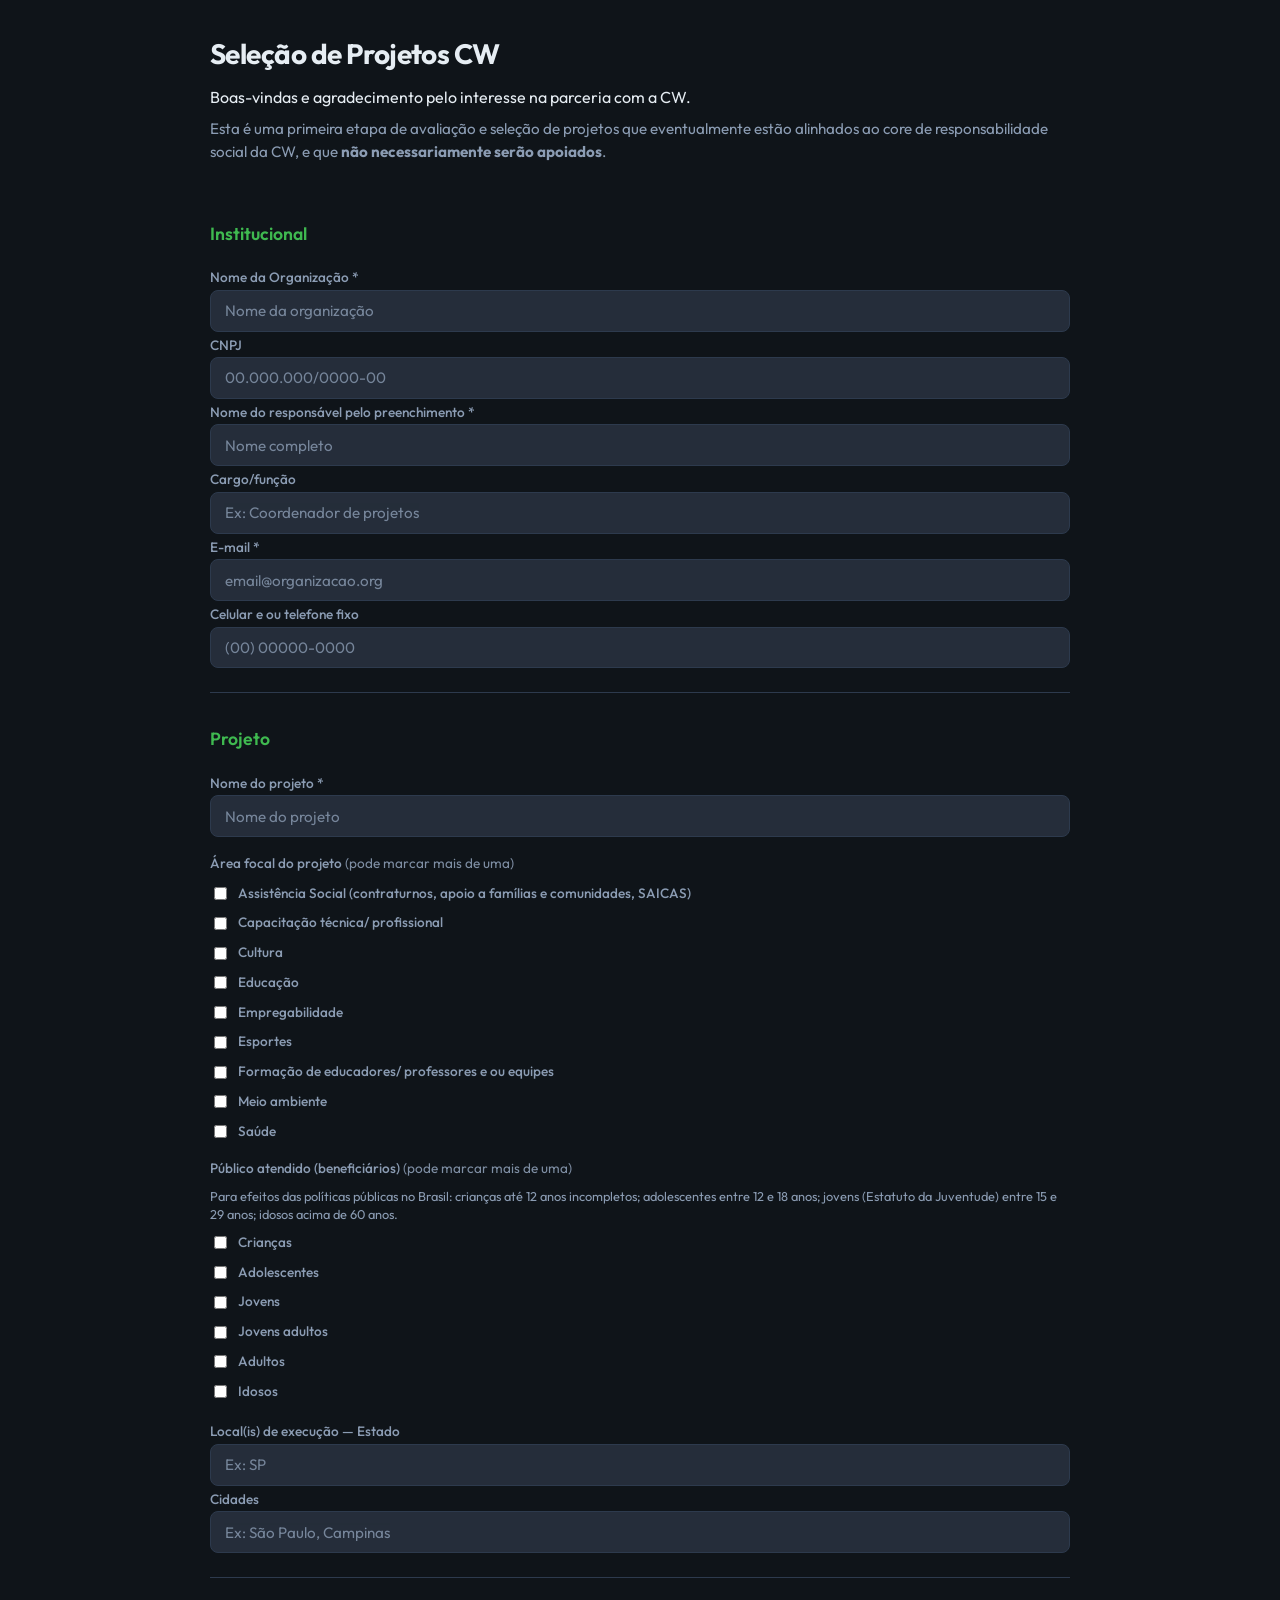
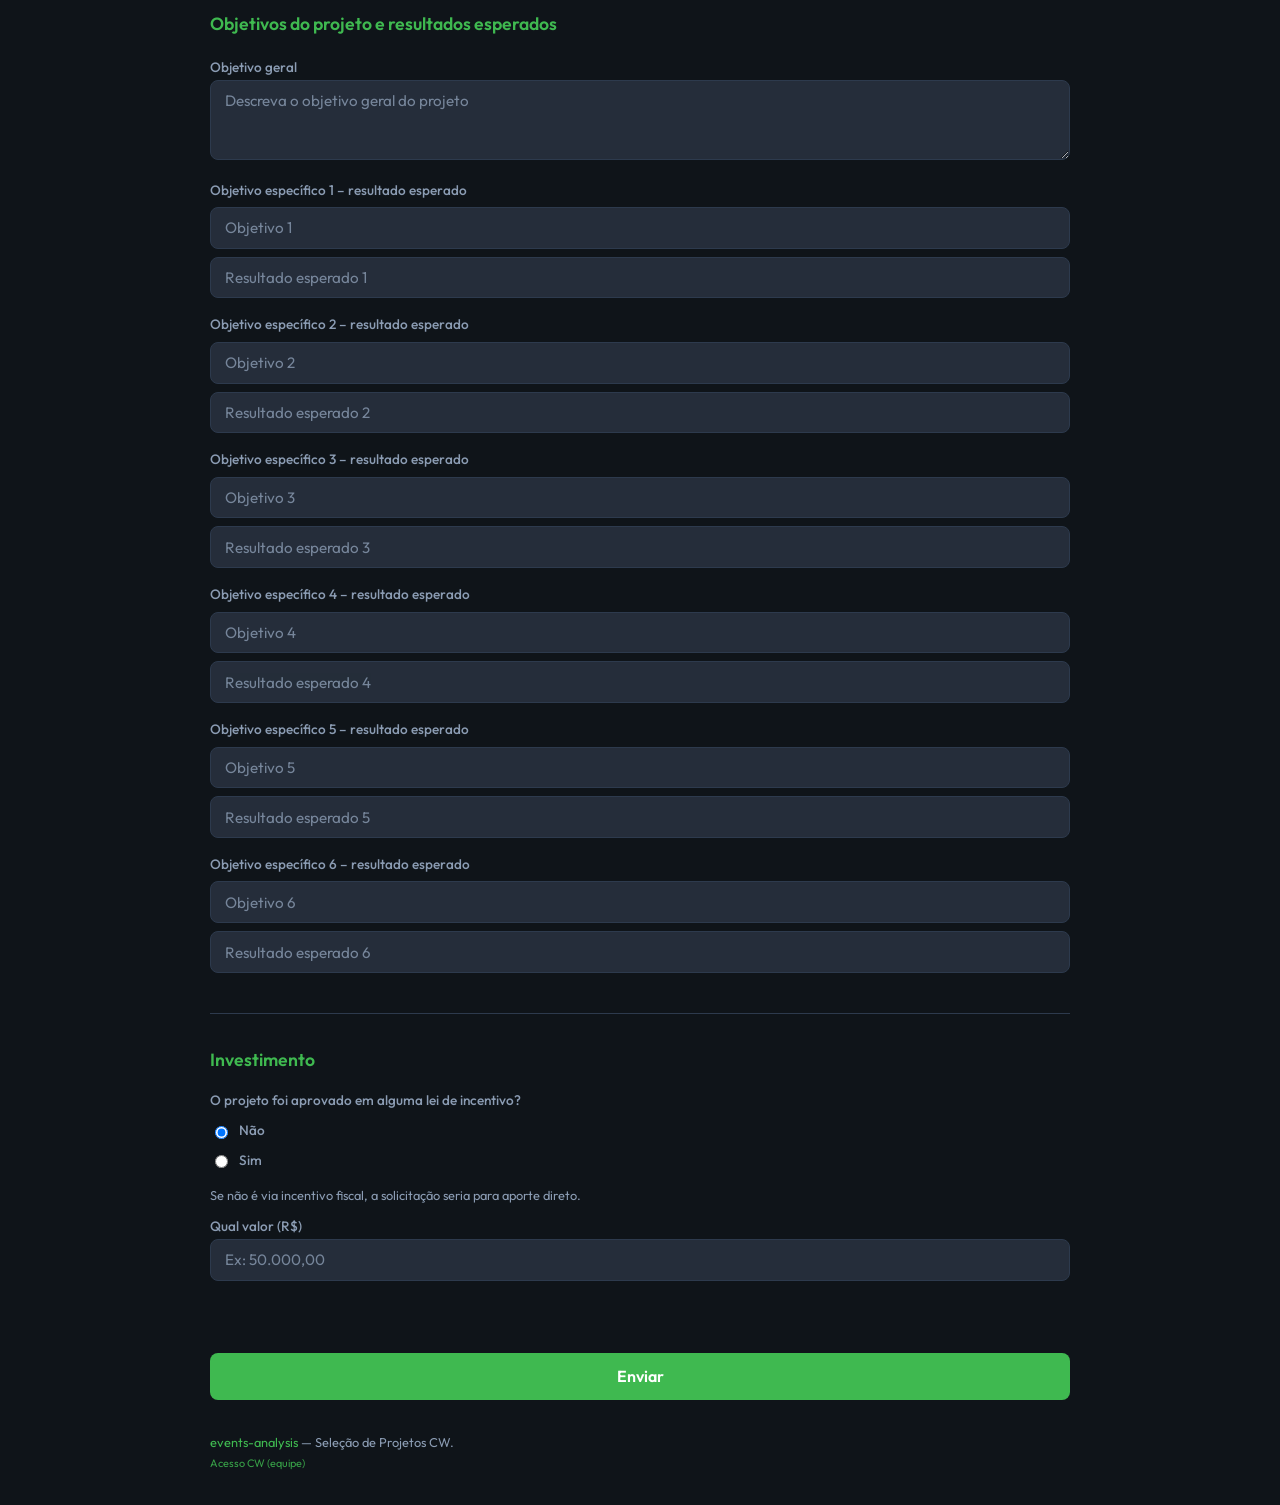
==== static/index.html @ a6c1aec4 "Site proponente CW: formulário Seleção de Projetos, login CW, área de análises - Formulário completo" ====
<!DOCTYPE html>
<html lang="pt-BR">
<head>
  <meta charset="UTF-8" />
  <meta name="viewport" content="width=device-width, initial-scale=1" />
  <title>Seleção de Projetos CW — Events Analysis</title>
  <link rel="preconnect" href="https://fonts.googleapis.com" />
  <link rel="preconnect" href="https://fonts.gstatic.com" crossorigin />
  <link href="https://fonts.googleapis.com/css2?family=Outfit:wght@400;500;600;700&family=JetBrains+Mono:wght@400;500&display=swap" rel="stylesheet" />
  <link rel="stylesheet" href="/static/style.css" />
</head>
<body>
  <div class="layout layout-wide">
    <header class="header">
      <h1>Seleção de Projetos CW</h1>
      <div class="welcome-block">
        <p class="welcome-text">Boas-vindas e agradecimento pelo interesse na parceria com a CW.</p>
        <p class="explain-text">Esta é uma primeira etapa de avaliação e seleção de projetos que eventualmente estão alinhados ao core de responsabilidade social da CW, e que <strong>não necessariamente serão apoiados</strong>.</p>
      </div>
    </header>

    <main class="main">
      <form id="form-projeto-cw" class="form form-projeto-cw">
        <section class="form-section-block">
          <h2>Institucional</h2>
          <label for="nome_organizacao">Nome da Organização *</label>
          <input type="text" id="nome_organizacao" name="nome_organizacao" required placeholder="Nome da organização" />
          <label for="cnpj">CNPJ</label>
          <input type="text" id="cnpj" name="cnpj" placeholder="00.000.000/0000-00" />
          <label for="nome_responsavel">Nome do responsável pelo preenchimento *</label>
          <input type="text" id="nome_responsavel" name="nome_responsavel" required placeholder="Nome completo" />
          <label for="cargo_funcao">Cargo/função</label>
          <input type="text" id="cargo_funcao" name="cargo_funcao" placeholder="Ex: Coordenador de projetos" />
          <label for="email">E-mail *</label>
          <input type="email" id="email" name="email" required placeholder="email@organizacao.org" />
          <label for="celular_telefone">Celular e ou telefone fixo</label>
          <input type="text" id="celular_telefone" name="celular_telefone" placeholder="(00) 00000-0000" />
        </section>

        <section class="form-section-block">
          <h2>Projeto</h2>
          <label for="nome_projeto">Nome do projeto *</label>
          <input type="text" id="nome_projeto" name="nome_projeto" required placeholder="Nome do projeto" />
          <p class="label-block">Área focal do projeto <span class="hint">(pode marcar mais de uma)</span></p>
          <div class="checkbox-group" id="area_focal">
            <label class="checkbox-label"><input type="checkbox" name="area_focal" value="Assistência Social (contraturnos, apoio a famílias e comunidades, SAICAS)" /> Assistência Social (contraturnos, apoio a famílias e comunidades, SAICAS)</label>
            <label class="checkbox-label"><input type="checkbox" name="area_focal" value="Capacitação técnica/ profissional" /> Capacitação técnica/ profissional</label>
            <label class="checkbox-label"><input type="checkbox" name="area_focal" value="Cultura" /> Cultura</label>
            <label class="checkbox-label"><input type="checkbox" name="area_focal" value="Educação" /> Educação</label>
            <label class="checkbox-label"><input type="checkbox" name="area_focal" value="Empregabilidade" /> Empregabilidade</label>
            <label class="checkbox-label"><input type="checkbox" name="area_focal" value="Esportes" /> Esportes</label>
            <label class="checkbox-label"><input type="checkbox" name="area_focal" value="Formação de educadores/ professores e ou equipes" /> Formação de educadores/ professores e ou equipes</label>
            <label class="checkbox-label"><input type="checkbox" name="area_focal" value="Meio ambiente" /> Meio ambiente</label>
            <label class="checkbox-label"><input type="checkbox" name="area_focal" value="Saúde" /> Saúde</label>
          </div>
          <p class="label-block">Público atendido (beneficiários) <span class="hint">(pode marcar mais de uma)</span></p>
          <p class="hint-small">Para efeitos das políticas públicas no Brasil: crianças até 12 anos incompletos; adolescentes entre 12 e 18 anos; jovens (Estatuto da Juventude) entre 15 e 29 anos; idosos acima de 60 anos.</p>
          <div class="checkbox-group" id="publico_atendido">
            <label class="checkbox-label"><input type="checkbox" name="publico_atendido" value="Crianças" /> Crianças</label>
            <label class="checkbox-label"><input type="checkbox" name="publico_atendido" value="Adolescentes" /> Adolescentes</label>
            <label class="checkbox-label"><input type="checkbox" name="publico_atendido" value="Jovens" /> Jovens</label>
            <label class="checkbox-label"><input type="checkbox" name="publico_atendido" value="Jovens adultos" /> Jovens adultos</label>
            <label class="checkbox-label"><input type="checkbox" name="publico_atendido" value="Adultos" /> Adultos</label>
            <label class="checkbox-label"><input type="checkbox" name="publico_atendido" value="Idosos" /> Idosos</label>
          </div>
          <label for="local_estado">Local(is) de execução — Estado</label>
          <input type="text" id="local_estado" name="local_estado" placeholder="Ex: SP" />
          <label for="local_cidades">Cidades</label>
          <input type="text" id="local_cidades" name="local_cidades" placeholder="Ex: São Paulo, Campinas" />
        </section>

        <section class="form-section-block">
          <h2>Objetivos do projeto e resultados esperados</h2>
          <label for="objetivo_geral">Objetivo geral</label>
          <textarea id="objetivo_geral" name="objetivo_geral" rows="3" placeholder="Descreva o objetivo geral do projeto"></textarea>
          <div class="objetivo-par">
            <label>Objetivo específico 1 – resultado esperado</label>
            <input type="text" id="objetivo_1" name="objetivo_1" placeholder="Objetivo 1" />
            <input type="text" id="resultado_1" name="resultado_1" placeholder="Resultado esperado 1" />
          </div>
          <div class="objetivo-par">
            <label>Objetivo específico 2 – resultado esperado</label>
            <input type="text" id="objetivo_2" name="objetivo_2" placeholder="Objetivo 2" />
            <input type="text" id="resultado_2" name="resultado_2" placeholder="Resultado esperado 2" />
          </div>
          <div class="objetivo-par">
            <label>Objetivo específico 3 – resultado esperado</label>
            <input type="text" id="objetivo_3" name="objetivo_3" placeholder="Objetivo 3" />
            <input type="text" id="resultado_3" name="resultado_3" placeholder="Resultado esperado 3" />
          </div>
          <div class="objetivo-par">
            <label>Objetivo específico 4 – resultado esperado</label>
            <input type="text" id="objetivo_4" name="objetivo_4" placeholder="Objetivo 4" />
            <input type="text" id="resultado_4" name="resultado_4" placeholder="Resultado esperado 4" />
          </div>
          <div class="objetivo-par">
            <label>Objetivo específico 5 – resultado esperado</label>
            <input type="text" id="objetivo_5" name="objetivo_5" placeholder="Objetivo 5" />
            <input type="text" id="resultado_5" name="resultado_5" placeholder="Resultado esperado 5" />
          </div>
          <div class="objetivo-par">
            <label>Objetivo específico 6 – resultado esperado</label>
            <input type="text" id="objetivo_6" name="objetivo_6" placeholder="Objetivo 6" />
            <input type="text" id="resultado_6" name="resultado_6" placeholder="Resultado esperado 6" />
          </div>
        </section>

        <section class="form-section-block">
          <h2>Investimento</h2>
          <p class="label-block">O projeto foi aprovado em alguma lei de incentivo?</p>
          <div class="radio-group">
            <label class="radio-label"><input type="radio" name="lei_incentivo" value="nao" checked /> Não</label>
            <label class="radio-label"><input type="radio" name="lei_incentivo" value="sim" /> Sim</label>
          </div>
          <div id="bloco-valor-direto" class="conditional-block">
            <p class="hint-small">Se não é via incentivo fiscal, a solicitação seria para aporte direto.</p>
            <label for="valor_direto">Qual valor (R$)</label>
            <input type="text" id="valor_direto" name="valor_direto" placeholder="Ex: 50.000,00" />
          </div>
          <div id="bloco-lei-incentivo" class="conditional-block" hidden>
            <p class="label-block">Se sim, qual(is):</p>
            <div class="checkbox-group" id="leis">
              <label class="checkbox-label"><input type="checkbox" name="leis" value="Criança e Adolescente" /> Criança e Adolescente</label>
              <label class="checkbox-label"><input type="checkbox" name="leis" value="Cultura (Rouanet)" /> Cultura (Rouanet)</label>
              <label class="checkbox-label"><input type="checkbox" name="leis" value="Esportes" /> Esportes</label>
              <label class="checkbox-label"><input type="checkbox" name="leis" value="Idosos" /> Idosos</label>
              <label class="checkbox-label"><input type="checkbox" name="leis" value="ProAc" /> ProAc</label>
              <label class="checkbox-label"><input type="checkbox" name="leis" value="PROMAC" /> PROMAC</label>
              <label class="checkbox-label"><input type="checkbox" name="leis" value="Pronas" /> Pronas</label>
              <label class="checkbox-label"><input type="checkbox" name="leis" value="Pronon" /> Pronon</label>
            </div>
            <label for="valor_total_captacao">Valor total estipulado pela autorização de captação (R$)</label>
            <input type="text" id="valor_total_captacao" name="valor_total_captacao" placeholder="Ex: 100.000,00" />
            <label for="data_limite_captacao">Data limite para captação</label>
            <input type="date" id="data_limite_captacao" name="data_limite_captacao" />
            <label for="certificado_file">Certificado de Autorização para Captação (CAC) ou Diário Oficial</label>
            <input type="file" id="certificado_file" name="certificado_file" accept=".pdf,.jpg,.jpeg,.png" />
          </div>
        </section>

        <button type="submit" class="btn-submit" id="btn-submit">Enviar</button>
      </form>

      <div id="sucesso" class="card success-card" hidden>
        <h2>Dados recebidos</h2>
        <p class="success-message" id="sucesso-mensagem">Seus dados foram recebidos. Nossa equipe verificará e entrará em contato se necessário.</p>
        <button type="button" class="btn-secondary" id="btn-outro">Enviar outro</button>
      </div>

      <div id="erro" class="card error-card" hidden>
        <p class="error-message" id="erro-mensagem"></p>
        <button type="button" class="btn-secondary" id="btn-fechar-erro">Fechar</button>
      </div>
    </main>

    <footer class="footer">
      <a href="https://github.com/yaskobayashi/events-analysis">events-analysis</a> — Seleção de Projetos CW.
      <br /><a href="/login" class="footer-cw">Acesso CW (equipe)</a>
    </footer>
  </div>
  <script src="/static/app.js"></script>
</body>
</html>
---- static/style.css ----
:root {
  --bg: #0f1419;
  --bg-card: #1a2332;
  --bg-input: #252d3a;
  --border: #2d3a4d;
  --text: #e6edf3;
  --text-muted: #8b9cb3;
  --accent: #3fb950;
  --accent-dim: #238636;
  --score-high: #3fb950;
  --score-mid: #d29922;
  --score-low: #f85149;
  --font: "Outfit", system-ui, sans-serif;
  --font-mono: "JetBrains Mono", monospace;
  --radius: 12px;
  --shadow: 0 8px 32px rgba(0, 0, 0, 0.4);
}

*,
*::before,
*::after {
  box-sizing: border-box;
}

body {
  margin: 0;
  min-height: 100vh;
  background: var(--bg);
  color: var(--text);
  font-family: var(--font);
  font-size: 16px;
  line-height: 1.6;
}

.layout {
  max-width: 560px;
  margin: 0 auto;
  padding: 2rem 1.25rem;
  min-height: 100vh;
  display: flex;
  flex-direction: column;
}

.header {
  margin-bottom: 2rem;
}

.header h1 {
  font-size: 1.75rem;
  font-weight: 700;
  letter-spacing: -0.02em;
  margin: 0 0 0.5rem 0;
  color: var(--text);
}

.tagline {
  margin: 0;
  color: var(--text-muted);
  font-size: 0.95rem;
}

.main {
  flex: 1;
}

.card {
  background: var(--bg-card);
  border: 1px solid var(--border);
  border-radius: var(--radius);
  padding: 1.5rem;
  margin-bottom: 1.5rem;
  box-shadow: var(--shadow);
}

.form-card .tabs {
  display: flex;
  gap: 0.25rem;
  margin-bottom: 1.5rem;
}

.tab {
  flex: 1;
  padding: 0.65rem 1rem;
  border: 1px solid var(--border);
  background: var(--bg-input);
  color: var(--text-muted);
  font-family: var(--font);
  font-size: 0.9rem;
  font-weight: 500;
  border-radius: 8px;
  cursor: pointer;
  transition: background 0.2s, color 0.2s, border-color 0.2s;
}

.tab:hover {
  color: var(--text);
  border-color: #3d4d66;
}

.tab.active {
  background: var(--accent-dim);
  color: #fff;
  border-color: var(--accent);
}

.form-section {
  display: flex;
  flex-direction: column;
  gap: 0.85rem;
}

.form-section[hidden] {
  display: none;
}

.form label {
  font-size: 0.85rem;
  font-weight: 500;
  color: var(--text-muted);
}

.form input,
.form select,
.form textarea {
  width: 100%;
  padding: 0.65rem 0.85rem;
  background: var(--bg-input);
  border: 1px solid var(--border);
  border-radius: 8px;
  color: var(--text);
  font-family: var(--font);
  font-size: 0.95rem;
  transition: border-color 0.2s;
}

.form input::placeholder,
.form textarea::placeholder {
  color: var(--text-muted);
  opacity: 0.8;
}

.form input:focus,
.form select:focus,
.form textarea:focus {
  outline: none;
  border-color: var(--accent);
}

.form textarea {
  resize: vertical;
  min-height: 80px;
}

/* Formulário Projeto CW */
.welcome-block {
  margin-bottom: 1.5rem;
}

.welcome-text {
  font-size: 1rem;
  color: var(--text);
  margin: 0 0 0.5rem 0;
}

.explain-text {
  font-size: 0.95rem;
  color: var(--text-muted);
  margin: 0;
  line-height: 1.5;
}

.form-section-block {
  margin-bottom: 2rem;
  padding-bottom: 1.5rem;
  border-bottom: 1px solid var(--border);
}

.form-section-block:last-of-type {
  border-bottom: none;
}

.form-section-block h2 {
  font-size: 1.1rem;
  font-weight: 600;
  margin: 0 0 1rem 0;
  color: var(--accent);
}

.label-block {
  font-size: 0.85rem;
  font-weight: 500;
  color: var(--text-muted);
  margin: 1rem 0 0.5rem 0;
}

.label-block:first-child {
  margin-top: 0;
}

.hint {
  font-weight: 400;
  opacity: 0.9;
}

.hint-small {
  font-size: 0.8rem;
  color: var(--text-muted);
  margin: 0 0 0.5rem 0;
  line-height: 1.4;
}

.checkbox-group,
.radio-group {
  display: flex;
  flex-direction: column;
  gap: 0.5rem;
  margin: 0.5rem 0 1rem 0;
}

.checkbox-label,
.radio-label {
  display: flex;
  align-items: center;
  gap: 0.5rem;
  font-size: 0.9rem;
  color: var(--text);
  cursor: pointer;
}

.checkbox-label input,
.radio-label input {
  width: auto;
  flex-shrink: 0;
}

.conditional-block {
  margin-top: 1rem;
}

.objetivo-par {
  margin-bottom: 1rem;
}

.objetivo-par label {
  display: block;
  margin-bottom: 0.35rem;
}

.objetivo-par input {
  margin-bottom: 0.5rem;
}

.objetivo-par input:last-of-type {
  margin-bottom: 0;
}

.form-projeto-cw .form-section-block label:not(.checkbox-label):not(.radio-label) {
  margin-top: 0.75rem;
}

.form-projeto-cw .form-section-block label:first-of-type {
  margin-top: 0;
}

input[type="file"] {
  padding: 0.5rem 0;
  font-size: 0.9rem;
}

.btn-submit {
  margin-top: 1rem;
  width: 100%;
  padding: 0.85rem 1.25rem;
  background: var(--accent);
  color: #fff;
  border: none;
  border-radius: 8px;
  font-family: var(--font);
  font-size: 1rem;
  font-weight: 600;
  cursor: pointer;
  transition: background 0.2s, transform 0.1s;
}

.btn-submit:hover {
  background: #46c758;
}

.btn-submit:active {
  transform: scale(0.99);
}

.btn-submit:disabled {
  opacity: 0.6;
  cursor: not-allowed;
}

/* Sucesso (proponente) */
.success-card {
  border-color: var(--accent);
  background: rgba(63, 185, 80, 0.06);
}

.success-card h2 {
  font-size: 1.15rem;
  font-weight: 600;
  margin: 0 0 0.75rem 0;
  color: var(--text);
}

.success-message {
  margin: 0 0 1rem 0;
  color: var(--text);
  font-size: 0.95rem;
  line-height: 1.6;
}

/* Resultado (área CW) */
.result-card h2 {
  font-size: 1.15rem;
  font-weight: 600;
  margin: 0 0 1rem 0;
  color: var(--text);
}

.score-wrap {
  display: flex;
  align-items: baseline;
  flex-wrap: wrap;
  gap: 0.35rem;
  margin-bottom: 1.25rem;
}

.score-label {
  font-size: 0.9rem;
  color: var(--text-muted);
  width: 100%;
}

.score-value {
  font-family: var(--font-mono);
  font-size: 2.25rem;
  font-weight: 600;
}

.score-value.alta { color: var(--score-high); }
.score-value.media { color: var(--score-mid); }
.score-value.baixa { color: var(--score-low); }

.score-max {
  font-size: 1.25rem;
  color: var(--text-muted);
}

.resumo-ai {
  background: var(--bg-input);
  border: 1px solid var(--border);
  border-radius: 8px;
  padding: 1rem 1.1rem;
  font-size: 0.9rem;
  line-height: 1.6;
  color: var(--text);
  margin-bottom: 1rem;
}

.analise-detalhes {
  margin-bottom: 1rem;
}

.analise-detalhes summary {
  font-size: 0.85rem;
  color: var(--text-muted);
  cursor: pointer;
  user-select: none;
}

.analise-detalhes pre {
  margin: 0.75rem 0 0 0;
  padding: 1rem;
  background: var(--bg);
  border-radius: 8px;
  font-family: var(--font-mono);
  font-size: 0.75rem;
  overflow-x: auto;
  color: var(--text-muted);
  white-space: pre-wrap;
  word-break: break-word;
}

.btn-secondary {
  padding: 0.5rem 1rem;
  background: transparent;
  color: var(--text-muted);
  border: 1px solid var(--border);
  border-radius: 8px;
  font-family: var(--font);
  font-size: 0.9rem;
  cursor: pointer;
  transition: color 0.2s, border-color 0.2s;
}

.btn-secondary:hover {
  color: var(--text);
  border-color: var(--text-muted);
}

/* Erro */
.error-card {
  border-color: var(--score-low);
  background: rgba(248, 81, 73, 0.06);
}

.error-message {
  margin: 0 0 1rem 0;
  color: #f85149;
  font-size: 0.9rem;
}

.footer {
  margin-top: auto;
  padding-top: 2rem;
  font-size: 0.8rem;
  color: var(--text-muted);
}

.footer a {
  color: var(--accent);
  text-decoration: none;
}

.footer a:hover {
  text-decoration: underline;
}

.footer-cw {
  font-size: 0.85em;
  opacity: 0.85;
}

/* Login e área CW */
.layout-wide {
  max-width: 900px;
}

.login-card {
  max-width: 360px;
  margin: 0 auto 1.5rem;
}

.login-card h2 {
  font-size: 1.15rem;
  margin: 0 0 1.25rem 0;
}

.login-card .form label {
  display: block;
  margin-bottom: 0.25rem;
}

.login-card .btn-submit {
  margin-top: 1.25rem;
}

.login-link {
  text-align: center;
  margin-top: 1rem;
  font-size: 0.9rem;
  color: var(--text-muted);
}

.login-link a {
  color: var(--accent);
  text-decoration: none;
}

.login-link a:hover {
  text-decoration: underline;
}

/* Lista de análises (CW) */
.cw-header {
  display: flex;
  justify-content: space-between;
  align-items: center;
  flex-wrap: wrap;
  gap: 1rem;
  margin-bottom: 1.5rem;
}

.cw-header h1 {
  margin: 0;
  font-size: 1.35rem;
}

.cw-actions {
  display: flex;
  gap: 0.5rem;
  align-items: center;
}

.submissions-list {
  display: flex;
  flex-direction: column;
  gap: 1rem;
}

.submission-item {
  background: var(--bg-card);
  border: 1px solid var(--border);
  border-radius: var(--radius);
  padding: 1.25rem;
}

.submission-item h3 {
  font-size: 1rem;
  margin: 0 0 0.5rem 0;
  color: var(--text);
}

.submission-meta {
  font-size: 0.8rem;
  color: var(--text-muted);
  margin-bottom: 0.75rem;
}

.submission-score {
  font-family: var(--font-mono);
  font-weight: 600;
  font-size: 1.1rem;
  margin-bottom: 0.5rem;
}

.submission-score.alta { color: var(--score-high); }
.submission-score.media { color: var(--score-mid); }
.submission-score.baixa { color: var(--score-low); }

.submission-resumo {
  font-size: 0.9rem;
  line-height: 1.5;
  color: var(--text-muted);
  margin-top: 0.5rem;
}

.submission-empty {
  text-align: center;
  color: var(--text-muted);
  padding: 2rem;
}

.tipo-badge {
  font-size: 0.75rem;
  font-weight: 500;
  color: var(--text-muted);
  background: var(--bg-input);
  padding: 0.2rem 0.5rem;
  border-radius: 4px;
  margin-left: 0.5rem;
}

.submission-details {
  margin-top: 1rem;
}

.submission-details summary {
  font-size: 0.9rem;
  color: var(--accent);
  cursor: pointer;
  user-select: none;
}

.detail-section {
  margin-top: 1rem;
  padding-top: 0.75rem;
  border-top: 1px solid var(--border);
}

.detail-section h4 {
  font-size: 0.85rem;
  font-weight: 600;
  color: var(--text-muted);
  margin: 0 0 0.5rem 0;
}

.detail-row {
  font-size: 0.85rem;
  margin-bottom: 0.35rem;
  display: flex;
  flex-wrap: wrap;
  gap: 0.5rem;
}

.detail-key {
  color: var(--text-muted);
  min-width: 140px;
}

.detail-val {
  color: var(--text);
  flex: 1;
}
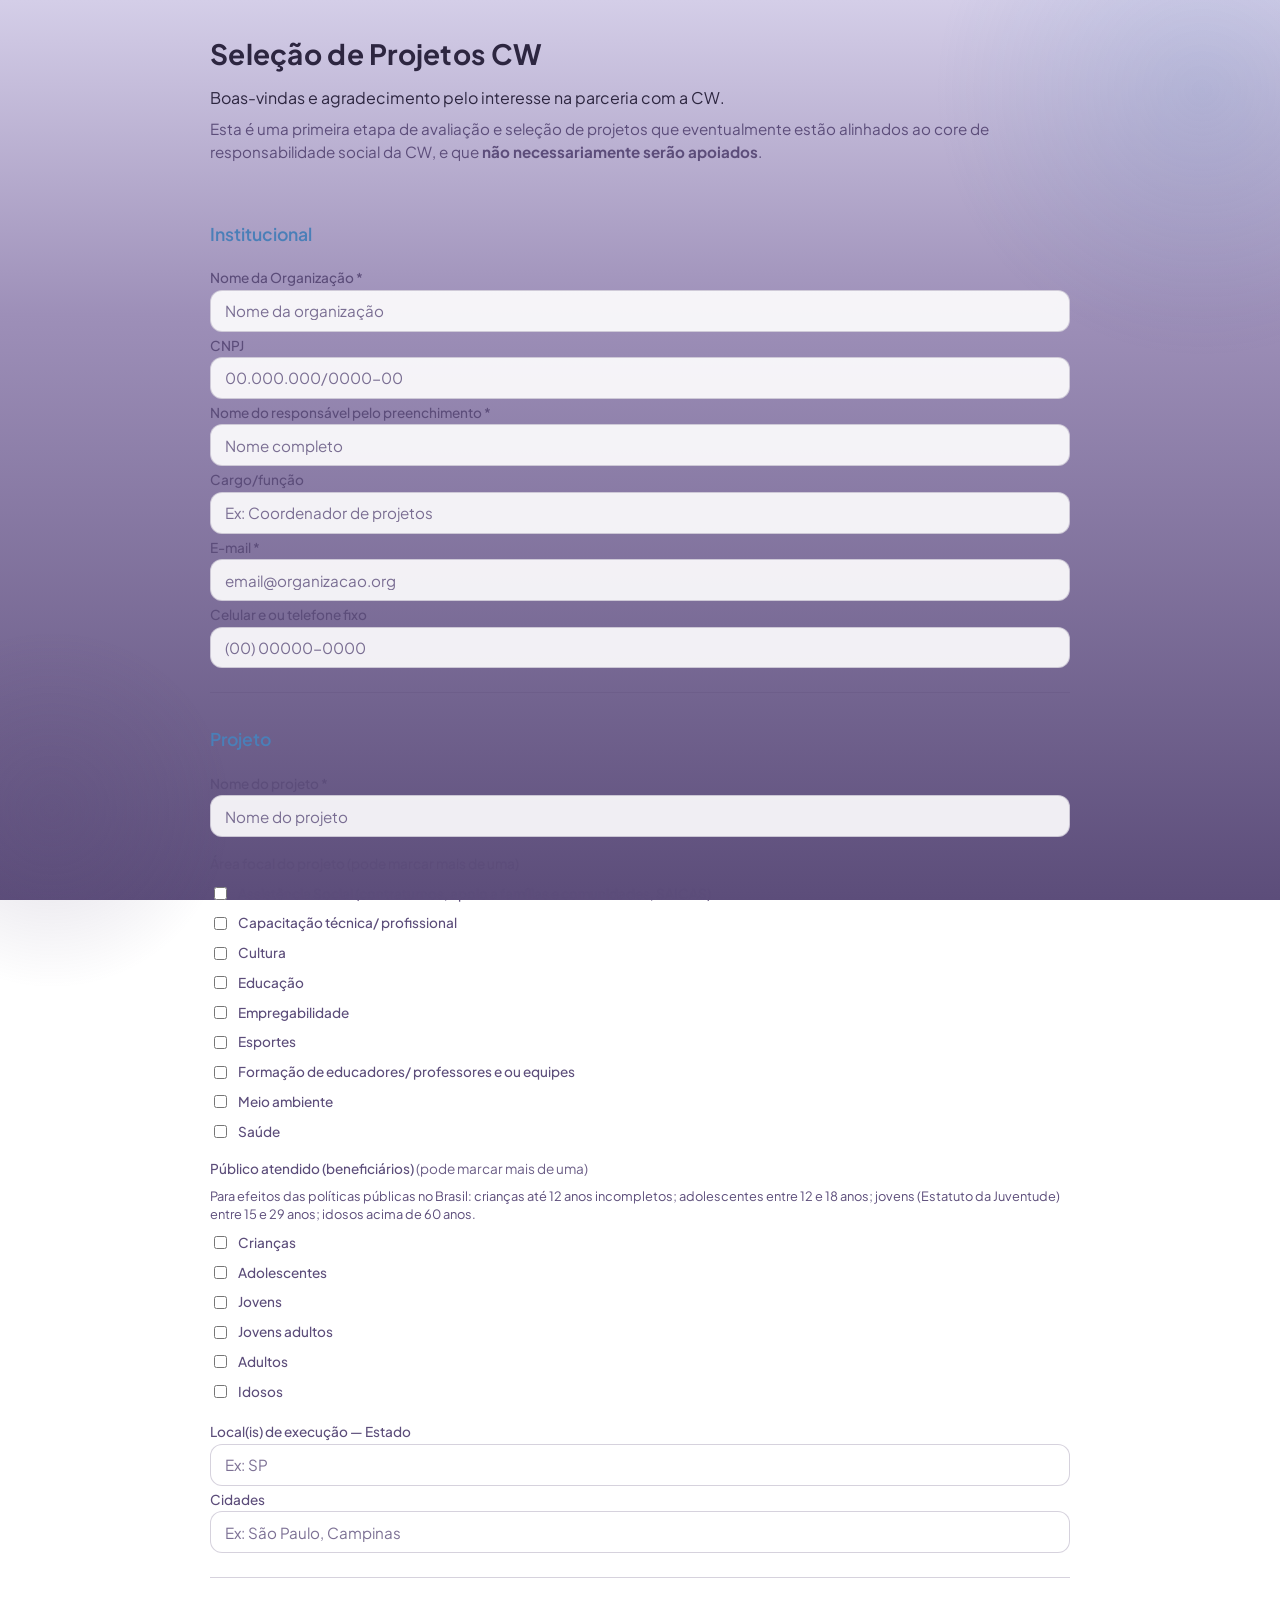
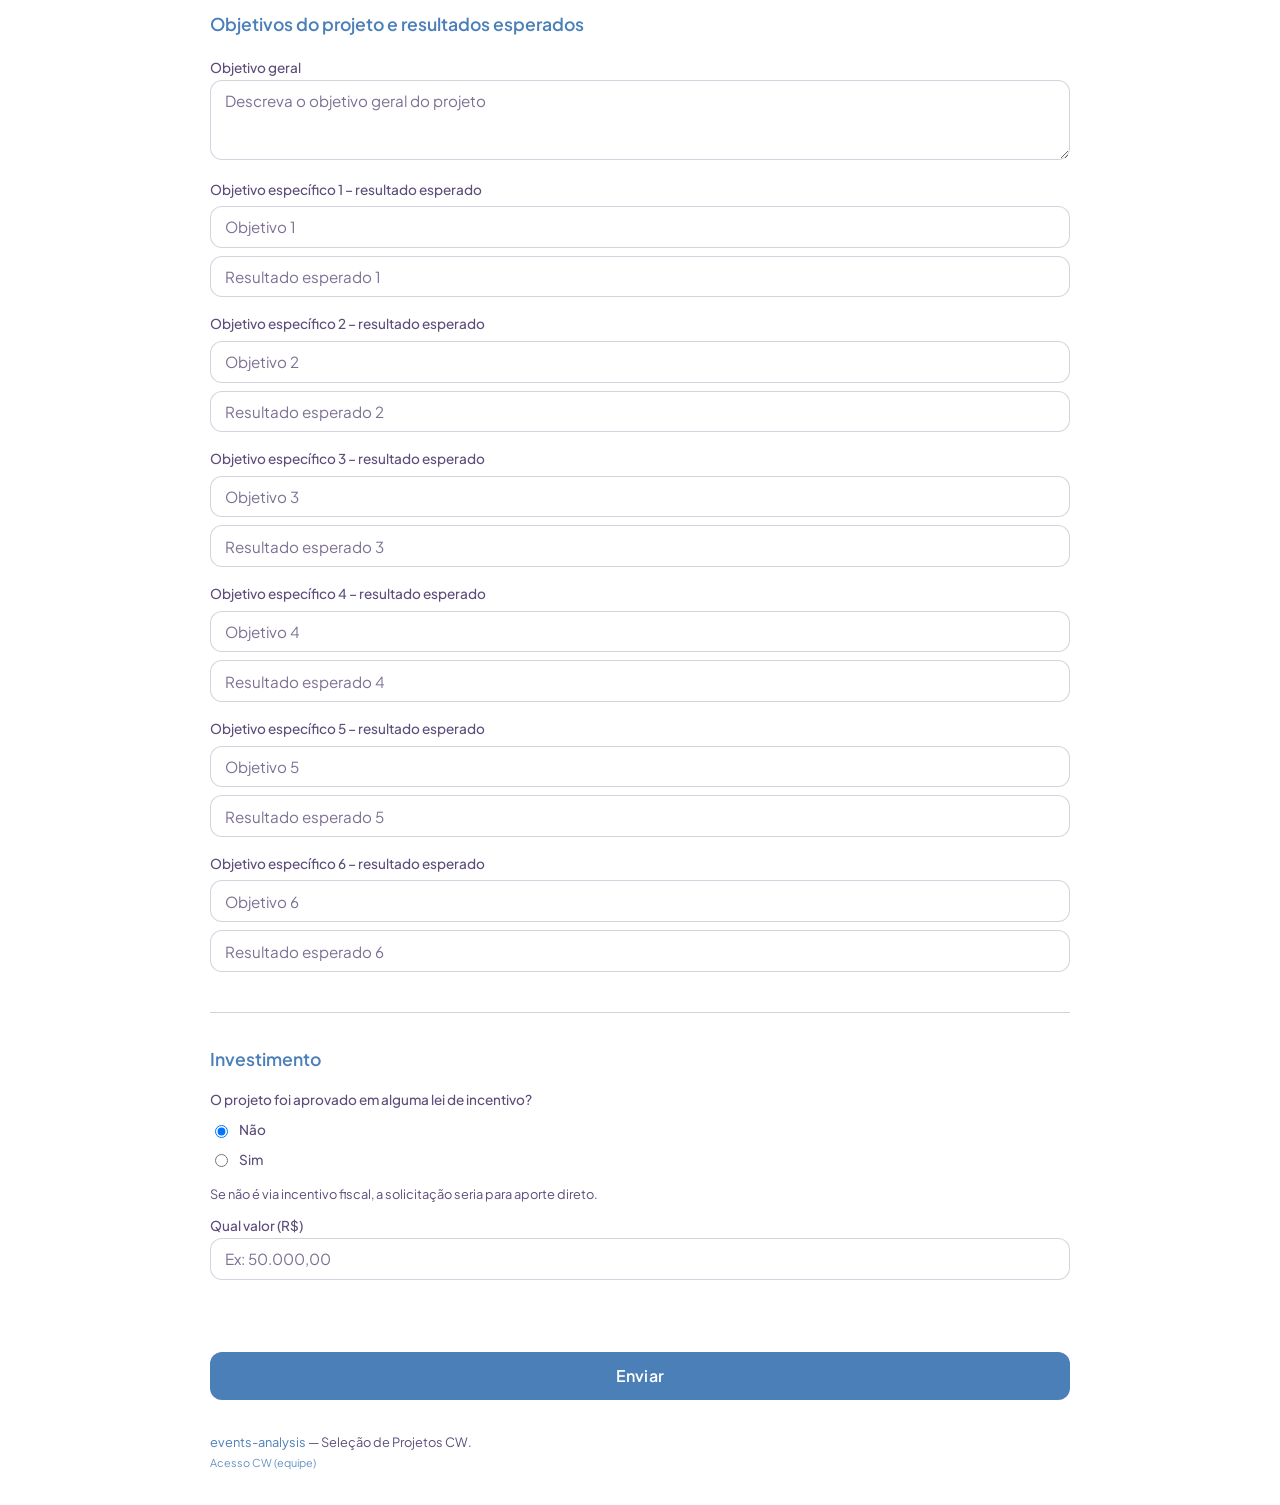
==== commit 2768b24a: "Layout: paleta violeta/azul, gradiente, CERA PRO + Plus Jakarta Sans - Fundo em gradiente lavanda → " ====
--- a/static/index.html
+++ b/static/index.html
@@ -6,7 +6,8 @@
   <title>Seleção de Projetos CW — Events Analysis</title>
   <link rel="preconnect" href="https://fonts.googleapis.com" />
   <link rel="preconnect" href="https://fonts.gstatic.com" crossorigin />
-  <link href="https://fonts.googleapis.com/css2?family=Outfit:wght@400;500;600;700&family=JetBrains+Mono:wght@400;500&display=swap" rel="stylesheet" />
+  <!-- CERA PRO: use @font-face em style.css se tiver os arquivos; fallback Plus Jakarta Sans -->
+  <link href="https://fonts.googleapis.com/css2?family=Plus+Jakarta+Sans:wght@400;500;600;700&display=swap" rel="stylesheet" />
   <link rel="stylesheet" href="/static/style.css" />
 </head>
 <body>
--- a/static/style.css
+++ b/static/style.css
@@ -1,19 +1,45 @@
+/* CERA PRO: coloque os arquivos .woff2 em /static/fonts/ e descomente:
+@font-face {
+  font-family: "CERA PRO";
+  src: url("/static/fonts/CeraPro-Regular.woff2") format("woff2");
+  font-weight: 400;
+  font-style: normal;
+}
+@font-face {
+  font-family: "CERA PRO";
+  src: url("/static/fonts/CeraPro-Medium.woff2") format("woff2");
+  font-weight: 500;
+  font-style: normal;
+}
+@font-face {
+  font-family: "CERA PRO";
+  src: url("/static/fonts/CeraPro-Bold.woff2") format("woff2");
+  font-weight: 700;
+  font-style: normal;
+}
+*/
 :root {
-  --bg: #0f1419;
-  --bg-card: #1a2332;
-  --bg-input: #252d3a;
-  --border: #2d3a4d;
-  --text: #e6edf3;
-  --text-muted: #8b9cb3;
-  --accent: #3fb950;
-  --accent-dim: #238636;
-  --score-high: #3fb950;
-  --score-mid: #d29922;
-  --score-low: #f85149;
-  --font: "Outfit", system-ui, sans-serif;
-  --font-mono: "JetBrains Mono", monospace;
-  --radius: 12px;
-  --shadow: 0 8px 32px rgba(0, 0, 0, 0.4);
+  --bg-top: #d4cee8;
+  --bg-bottom: #5c4d7a;
+  --bg-card: rgba(255, 255, 255, 0.95);
+  --bg-input: rgba(255, 255, 255, 0.9);
+  --border: rgba(92, 77, 122, 0.25);
+  --border-card: rgba(255, 255, 255, 0.4);
+  --text: #2d2640;
+  --text-muted: #5c4d7a;
+  --text-on-accent: #fff;
+  --accent: #4a7fb8;
+  --accent-hover: #5b9bd5;
+  --accent-dim: #6b5b8a;
+  --score-high: #4a7fb8;
+  --score-mid: #c9a227;
+  --score-low: #c45c5c;
+  --font: "CERA PRO", "Plus Jakarta Sans", system-ui, sans-serif;
+  --font-mono: "Plus Jakarta Sans", system-ui, sans-serif;
+  --radius: 16px;
+  --radius-sm: 12px;
+  --shadow: 0 12px 40px rgba(45, 38, 64, 0.15);
+  --shadow-card: 0 8px 32px rgba(92, 77, 122, 0.12);
 }
 
 *,
@@ -25,11 +51,39 @@
 body {
   margin: 0;
   min-height: 100vh;
-  background: var(--bg);
+  background: linear-gradient(180deg, var(--bg-top) 0%, #9d8fb8 35%, var(--bg-bottom) 100%);
+  background-attachment: fixed;
   color: var(--text);
   font-family: var(--font);
   font-size: 16px;
   line-height: 1.6;
+  position: relative;
+}
+
+body::before {
+  content: "";
+  position: fixed;
+  top: -20%;
+  right: -15%;
+  width: 60vmin;
+  height: 60vmin;
+  border-radius: 50%;
+  background: radial-gradient(circle, rgba(74, 127, 184, 0.15) 0%, transparent 70%);
+  pointer-events: none;
+  z-index: 0;
+}
+
+body::after {
+  content: "";
+  position: fixed;
+  bottom: -10%;
+  left: -10%;
+  width: 40vmin;
+  height: 40vmin;
+  border-radius: 50%;
+  background: radial-gradient(circle, rgba(92, 77, 122, 0.2) 0%, transparent 70%);
+  pointer-events: none;
+  z-index: 0;
 }
 
 .layout {
@@ -39,6 +93,8 @@
   min-height: 100vh;
   display: flex;
   flex-direction: column;
+  position: relative;
+  z-index: 1;
 }
 
 .header {
@@ -65,11 +121,12 @@
 
 .card {
   background: var(--bg-card);
-  border: 1px solid var(--border);
+  border: 1px solid var(--border-card);
   border-radius: var(--radius);
   padding: 1.5rem;
   margin-bottom: 1.5rem;
-  box-shadow: var(--shadow);
+  box-shadow: var(--shadow-card);
+  backdrop-filter: blur(8px);
 }
 
 .form-card .tabs {
@@ -87,19 +144,19 @@
   font-family: var(--font);
   font-size: 0.9rem;
   font-weight: 500;
-  border-radius: 8px;
+  border-radius: var(--radius-sm);
   cursor: pointer;
   transition: background 0.2s, color 0.2s, border-color 0.2s;
 }
 
 .tab:hover {
   color: var(--text);
-  border-color: #3d4d66;
+  border-color: var(--accent);
 }
 
 .tab.active {
-  background: var(--accent-dim);
-  color: #fff;
+  background: var(--accent);
+  color: var(--text-on-accent);
   border-color: var(--accent);
 }
 
@@ -126,11 +183,11 @@
   padding: 0.65rem 0.85rem;
   background: var(--bg-input);
   border: 1px solid var(--border);
-  border-radius: 8px;
+  border-radius: var(--radius-sm);
   color: var(--text);
   font-family: var(--font);
   font-size: 0.95rem;
-  transition: border-color 0.2s;
+  transition: border-color 0.2s, box-shadow 0.2s;
 }
 
 .form input::placeholder,
@@ -144,6 +201,7 @@
 .form textarea:focus {
   outline: none;
   border-color: var(--accent);
+  box-shadow: 0 0 0 3px rgba(74, 127, 184, 0.2);
 }
 
 .form textarea {
@@ -272,18 +330,19 @@
   width: 100%;
   padding: 0.85rem 1.25rem;
   background: var(--accent);
-  color: #fff;
+  color: var(--text-on-accent);
   border: none;
-  border-radius: 8px;
+  border-radius: var(--radius-sm);
   font-family: var(--font);
   font-size: 1rem;
   font-weight: 600;
   cursor: pointer;
   transition: background 0.2s, transform 0.1s;
+  letter-spacing: 0.02em;
 }
 
 .btn-submit:hover {
-  background: #46c758;
+  background: var(--accent-hover);
 }
 
 .btn-submit:active {
@@ -298,7 +357,7 @@
 /* Sucesso (proponente) */
 .success-card {
   border-color: var(--accent);
-  background: rgba(63, 185, 80, 0.06);
+  background: rgba(74, 127, 184, 0.08);
 }
 
 .success-card h2 {
@@ -377,8 +436,8 @@
 .analise-detalhes pre {
   margin: 0.75rem 0 0 0;
   padding: 1rem;
-  background: var(--bg);
-  border-radius: 8px;
+  background: rgba(92, 77, 122, 0.08);
+  border-radius: var(--radius-sm);
   font-family: var(--font-mono);
   font-size: 0.75rem;
   overflow-x: auto;
@@ -392,27 +451,28 @@
   background: transparent;
   color: var(--text-muted);
   border: 1px solid var(--border);
-  border-radius: 8px;
+  border-radius: var(--radius-sm);
   font-family: var(--font);
   font-size: 0.9rem;
   cursor: pointer;
-  transition: color 0.2s, border-color 0.2s;
+  transition: color 0.2s, border-color 0.2s, background 0.2s;
 }
 
 .btn-secondary:hover {
   color: var(--text);
-  border-color: var(--text-muted);
+  border-color: var(--accent);
+  background: rgba(74, 127, 184, 0.06);
 }
 
 /* Erro */
 .error-card {
   border-color: var(--score-low);
-  background: rgba(248, 81, 73, 0.06);
+  background: rgba(196, 92, 92, 0.1);
 }
 
 .error-message {
   margin: 0 0 1rem 0;
-  color: #f85149;
+  color: var(--score-low);
   font-size: 0.9rem;
 }
 
@@ -506,9 +566,11 @@
 
 .submission-item {
   background: var(--bg-card);
-  border: 1px solid var(--border);
+  border: 1px solid var(--border-card);
   border-radius: var(--radius);
   padding: 1.25rem;
+  box-shadow: var(--shadow-card);
+  backdrop-filter: blur(8px);
 }
 
 .submission-item h3 {
@@ -551,9 +613,9 @@
   font-size: 0.75rem;
   font-weight: 500;
   color: var(--text-muted);
-  background: var(--bg-input);
+  background: rgba(92, 77, 122, 0.15);
   padding: 0.2rem 0.5rem;
-  border-radius: 4px;
+  border-radius: var(--radius-sm);
   margin-left: 0.5rem;
 }
 
@@ -574,6 +636,11 @@
   border-top: 1px solid var(--border);
 }
 
+/* Ajuste header em fundo claro do gradiente */
+.header h1 {
+  letter-spacing: 0.01em;
+}
+
 .detail-section h4 {
   font-size: 0.85rem;
   font-weight: 600;
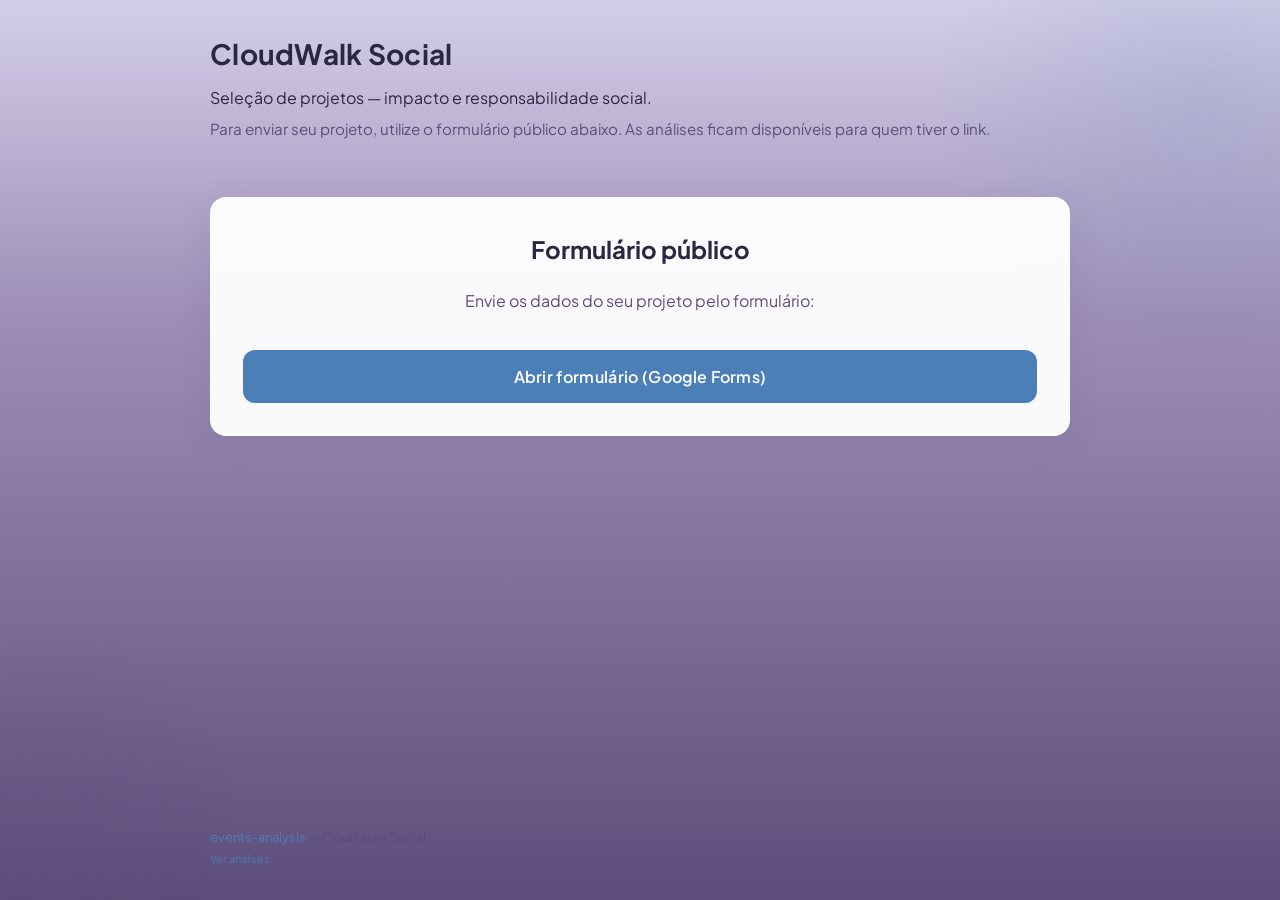
==== commit 8fe17bb0: "KB em PDF, análise por IA, formulário público Google Form, análises sem login - KB: Guide CloudWalk " ====
--- a/static/index.html
+++ b/static/index.html
@@ -3,162 +3,36 @@
 <head>
   <meta charset="UTF-8" />
   <meta name="viewport" content="width=device-width, initial-scale=1" />
-  <title>Seleção de Projetos CW — Events Analysis</title>
+  <title>CloudWalk Social — Seleção de Projetos</title>
   <link rel="preconnect" href="https://fonts.googleapis.com" />
   <link rel="preconnect" href="https://fonts.gstatic.com" crossorigin />
-  <!-- CERA PRO: use @font-face em style.css se tiver os arquivos; fallback Plus Jakarta Sans -->
   <link href="https://fonts.googleapis.com/css2?family=Plus+Jakarta+Sans:wght@400;500;600;700&display=swap" rel="stylesheet" />
   <link rel="stylesheet" href="/static/style.css" />
 </head>
 <body>
   <div class="layout layout-wide">
     <header class="header">
-      <h1>Seleção de Projetos CW</h1>
+      <h1>CloudWalk Social</h1>
       <div class="welcome-block">
-        <p class="welcome-text">Boas-vindas e agradecimento pelo interesse na parceria com a CW.</p>
-        <p class="explain-text">Esta é uma primeira etapa de avaliação e seleção de projetos que eventualmente estão alinhados ao core de responsabilidade social da CW, e que <strong>não necessariamente serão apoiados</strong>.</p>
+        <p class="welcome-text">Seleção de projetos — impacto e responsabilidade social.</p>
+        <p class="explain-text">Para enviar seu projeto, utilize o formulário público abaixo. As análises ficam disponíveis para quem tiver o link.</p>
       </div>
     </header>
 
     <main class="main">
-      <form id="form-projeto-cw" class="form form-projeto-cw">
-        <section class="form-section-block">
-          <h2>Institucional</h2>
-          <label for="nome_organizacao">Nome da Organização *</label>
-          <input type="text" id="nome_organizacao" name="nome_organizacao" required placeholder="Nome da organização" />
-          <label for="cnpj">CNPJ</label>
-          <input type="text" id="cnpj" name="cnpj" placeholder="00.000.000/0000-00" />
-          <label for="nome_responsavel">Nome do responsável pelo preenchimento *</label>
-          <input type="text" id="nome_responsavel" name="nome_responsavel" required placeholder="Nome completo" />
-          <label for="cargo_funcao">Cargo/função</label>
-          <input type="text" id="cargo_funcao" name="cargo_funcao" placeholder="Ex: Coordenador de projetos" />
-          <label for="email">E-mail *</label>
-          <input type="email" id="email" name="email" required placeholder="email@organizacao.org" />
-          <label for="celular_telefone">Celular e ou telefone fixo</label>
-          <input type="text" id="celular_telefone" name="celular_telefone" placeholder="(00) 00000-0000" />
-        </section>
-
-        <section class="form-section-block">
-          <h2>Projeto</h2>
-          <label for="nome_projeto">Nome do projeto *</label>
-          <input type="text" id="nome_projeto" name="nome_projeto" required placeholder="Nome do projeto" />
-          <p class="label-block">Área focal do projeto <span class="hint">(pode marcar mais de uma)</span></p>
-          <div class="checkbox-group" id="area_focal">
-            <label class="checkbox-label"><input type="checkbox" name="area_focal" value="Assistência Social (contraturnos, apoio a famílias e comunidades, SAICAS)" /> Assistência Social (contraturnos, apoio a famílias e comunidades, SAICAS)</label>
-            <label class="checkbox-label"><input type="checkbox" name="area_focal" value="Capacitação técnica/ profissional" /> Capacitação técnica/ profissional</label>
-            <label class="checkbox-label"><input type="checkbox" name="area_focal" value="Cultura" /> Cultura</label>
-            <label class="checkbox-label"><input type="checkbox" name="area_focal" value="Educação" /> Educação</label>
-            <label class="checkbox-label"><input type="checkbox" name="area_focal" value="Empregabilidade" /> Empregabilidade</label>
-            <label class="checkbox-label"><input type="checkbox" name="area_focal" value="Esportes" /> Esportes</label>
-            <label class="checkbox-label"><input type="checkbox" name="area_focal" value="Formação de educadores/ professores e ou equipes" /> Formação de educadores/ professores e ou equipes</label>
-            <label class="checkbox-label"><input type="checkbox" name="area_focal" value="Meio ambiente" /> Meio ambiente</label>
-            <label class="checkbox-label"><input type="checkbox" name="area_focal" value="Saúde" /> Saúde</label>
-          </div>
-          <p class="label-block">Público atendido (beneficiários) <span class="hint">(pode marcar mais de uma)</span></p>
-          <p class="hint-small">Para efeitos das políticas públicas no Brasil: crianças até 12 anos incompletos; adolescentes entre 12 e 18 anos; jovens (Estatuto da Juventude) entre 15 e 29 anos; idosos acima de 60 anos.</p>
-          <div class="checkbox-group" id="publico_atendido">
-            <label class="checkbox-label"><input type="checkbox" name="publico_atendido" value="Crianças" /> Crianças</label>
-            <label class="checkbox-label"><input type="checkbox" name="publico_atendido" value="Adolescentes" /> Adolescentes</label>
-            <label class="checkbox-label"><input type="checkbox" name="publico_atendido" value="Jovens" /> Jovens</label>
-            <label class="checkbox-label"><input type="checkbox" name="publico_atendido" value="Jovens adultos" /> Jovens adultos</label>
-            <label class="checkbox-label"><input type="checkbox" name="publico_atendido" value="Adultos" /> Adultos</label>
-            <label class="checkbox-label"><input type="checkbox" name="publico_atendido" value="Idosos" /> Idosos</label>
-          </div>
-          <label for="local_estado">Local(is) de execução — Estado</label>
-          <input type="text" id="local_estado" name="local_estado" placeholder="Ex: SP" />
-          <label for="local_cidades">Cidades</label>
-          <input type="text" id="local_cidades" name="local_cidades" placeholder="Ex: São Paulo, Campinas" />
-        </section>
-
-        <section class="form-section-block">
-          <h2>Objetivos do projeto e resultados esperados</h2>
-          <label for="objetivo_geral">Objetivo geral</label>
-          <textarea id="objetivo_geral" name="objetivo_geral" rows="3" placeholder="Descreva o objetivo geral do projeto"></textarea>
-          <div class="objetivo-par">
-            <label>Objetivo específico 1 – resultado esperado</label>
-            <input type="text" id="objetivo_1" name="objetivo_1" placeholder="Objetivo 1" />
-            <input type="text" id="resultado_1" name="resultado_1" placeholder="Resultado esperado 1" />
-          </div>
-          <div class="objetivo-par">
-            <label>Objetivo específico 2 – resultado esperado</label>
-            <input type="text" id="objetivo_2" name="objetivo_2" placeholder="Objetivo 2" />
-            <input type="text" id="resultado_2" name="resultado_2" placeholder="Resultado esperado 2" />
-          </div>
-          <div class="objetivo-par">
-            <label>Objetivo específico 3 – resultado esperado</label>
-            <input type="text" id="objetivo_3" name="objetivo_3" placeholder="Objetivo 3" />
-            <input type="text" id="resultado_3" name="resultado_3" placeholder="Resultado esperado 3" />
-          </div>
-          <div class="objetivo-par">
-            <label>Objetivo específico 4 – resultado esperado</label>
-            <input type="text" id="objetivo_4" name="objetivo_4" placeholder="Objetivo 4" />
-            <input type="text" id="resultado_4" name="resultado_4" placeholder="Resultado esperado 4" />
-          </div>
-          <div class="objetivo-par">
-            <label>Objetivo específico 5 – resultado esperado</label>
-            <input type="text" id="objetivo_5" name="objetivo_5" placeholder="Objetivo 5" />
-            <input type="text" id="resultado_5" name="resultado_5" placeholder="Resultado esperado 5" />
-          </div>
-          <div class="objetivo-par">
-            <label>Objetivo específico 6 – resultado esperado</label>
-            <input type="text" id="objetivo_6" name="objetivo_6" placeholder="Objetivo 6" />
-            <input type="text" id="resultado_6" name="resultado_6" placeholder="Resultado esperado 6" />
-          </div>
-        </section>
-
-        <section class="form-section-block">
-          <h2>Investimento</h2>
-          <p class="label-block">O projeto foi aprovado em alguma lei de incentivo?</p>
-          <div class="radio-group">
-            <label class="radio-label"><input type="radio" name="lei_incentivo" value="nao" checked /> Não</label>
-            <label class="radio-label"><input type="radio" name="lei_incentivo" value="sim" /> Sim</label>
-          </div>
-          <div id="bloco-valor-direto" class="conditional-block">
-            <p class="hint-small">Se não é via incentivo fiscal, a solicitação seria para aporte direto.</p>
-            <label for="valor_direto">Qual valor (R$)</label>
-            <input type="text" id="valor_direto" name="valor_direto" placeholder="Ex: 50.000,00" />
-          </div>
-          <div id="bloco-lei-incentivo" class="conditional-block" hidden>
-            <p class="label-block">Se sim, qual(is):</p>
-            <div class="checkbox-group" id="leis">
-              <label class="checkbox-label"><input type="checkbox" name="leis" value="Criança e Adolescente" /> Criança e Adolescente</label>
-              <label class="checkbox-label"><input type="checkbox" name="leis" value="Cultura (Rouanet)" /> Cultura (Rouanet)</label>
-              <label class="checkbox-label"><input type="checkbox" name="leis" value="Esportes" /> Esportes</label>
-              <label class="checkbox-label"><input type="checkbox" name="leis" value="Idosos" /> Idosos</label>
-              <label class="checkbox-label"><input type="checkbox" name="leis" value="ProAc" /> ProAc</label>
-              <label class="checkbox-label"><input type="checkbox" name="leis" value="PROMAC" /> PROMAC</label>
-              <label class="checkbox-label"><input type="checkbox" name="leis" value="Pronas" /> Pronas</label>
-              <label class="checkbox-label"><input type="checkbox" name="leis" value="Pronon" /> Pronon</label>
-            </div>
-            <label for="valor_total_captacao">Valor total estipulado pela autorização de captação (R$)</label>
-            <input type="text" id="valor_total_captacao" name="valor_total_captacao" placeholder="Ex: 100.000,00" />
-            <label for="data_limite_captacao">Data limite para captação</label>
-            <input type="date" id="data_limite_captacao" name="data_limite_captacao" />
-            <label for="certificado_file">Certificado de Autorização para Captação (CAC) ou Diário Oficial</label>
-            <input type="file" id="certificado_file" name="certificado_file" accept=".pdf,.jpg,.jpeg,.png" />
-          </div>
-        </section>
-
-        <button type="submit" class="btn-submit" id="btn-submit">Enviar</button>
-      </form>
-
-      <div id="sucesso" class="card success-card" hidden>
-        <h2>Dados recebidos</h2>
-        <p class="success-message" id="sucesso-mensagem">Seus dados foram recebidos. Nossa equipe verificará e entrará em contato se necessário.</p>
-        <button type="button" class="btn-secondary" id="btn-outro">Enviar outro</button>
-      </div>
-
-      <div id="erro" class="card error-card" hidden>
-        <p class="error-message" id="erro-mensagem"></p>
-        <button type="button" class="btn-secondary" id="btn-fechar-erro">Fechar</button>
+      <div class="card form-card link-card">
+        <h2>Formulário público</h2>
+        <p>Envie os dados do seu projeto pelo formulário:</p>
+        <a href="https://forms.gle/i3FR4fUcNgsUU3ap7" target="_blank" rel="noopener noreferrer" class="btn-submit btn-link-external">
+          Abrir formulário (Google Forms)
+        </a>
       </div>
     </main>
 
     <footer class="footer">
-      <a href="https://github.com/yaskobayashi/events-analysis">events-analysis</a> — Seleção de Projetos CW.
-      <br /><a href="/login" class="footer-cw">Acesso CW (equipe)</a>
+      <a href="https://github.com/yaskobayashi/events-analysis">events-analysis</a> — CloudWalk Social.
+      <br /><a href="/analises" class="footer-cw">Ver análises</a>
     </footer>
   </div>
-  <script src="/static/app.js"></script>
 </body>
 </html>
--- a/static/style.css
+++ b/static/style.css
@@ -603,6 +603,98 @@
   margin-top: 0.5rem;
 }
 
+.analise-ia-block {
+  margin-top: 1rem;
+  padding-top: 1rem;
+  border-top: 1px solid var(--border);
+}
+
+.analise-sec {
+  margin-top: 0.75rem;
+  font-size: 0.9rem;
+}
+
+.analise-sec strong {
+  display: block;
+  margin-bottom: 0.35rem;
+  color: var(--text);
+}
+
+.analise-list {
+  margin: 0;
+  padding-left: 1.25rem;
+  color: var(--text-muted);
+  line-height: 1.5;
+}
+
+.analise-sec.analise-neg .analise-list {
+  color: var(--score-low);
+}
+
+.analise-sec.analise-riscos .analise-list {
+  color: var(--score-mid);
+}
+
+.analise-sec.analise-faltantes strong {
+  color: var(--text-muted);
+}
+
+.analise-sec.analise-faltantes .analise-list {
+  color: var(--accent);
+}
+
+.form-pdf-simple .opcional {
+  font-weight: 400;
+  color: var(--text-muted);
+  font-size: 0.85em;
+}
+
+.form-alt-link {
+  margin-top: 1.5rem;
+  font-size: 0.9rem;
+  color: var(--text-muted);
+}
+
+.form-alt-link a {
+  color: var(--accent);
+  text-decoration: none;
+}
+
+.form-alt-link a:hover {
+  text-decoration: underline;
+}
+
+.link-card {
+  text-align: center;
+  padding: 2rem;
+}
+
+.link-card h2 {
+  margin-top: 0;
+}
+
+.link-card p {
+  margin-bottom: 1.25rem;
+  color: var(--text-muted);
+}
+
+.btn-link-external {
+  display: inline-block;
+  padding: 0.85rem 1.5rem;
+  background: var(--accent);
+  color: var(--text-on-accent);
+  border-radius: var(--radius-sm);
+  font-family: var(--font);
+  font-size: 1rem;
+  font-weight: 600;
+  text-decoration: none;
+  transition: background 0.2s;
+}
+
+.btn-link-external:hover {
+  background: var(--accent-hover);
+}
+
 .submission-empty {
   text-align: center;
   color: var(--text-muted);
